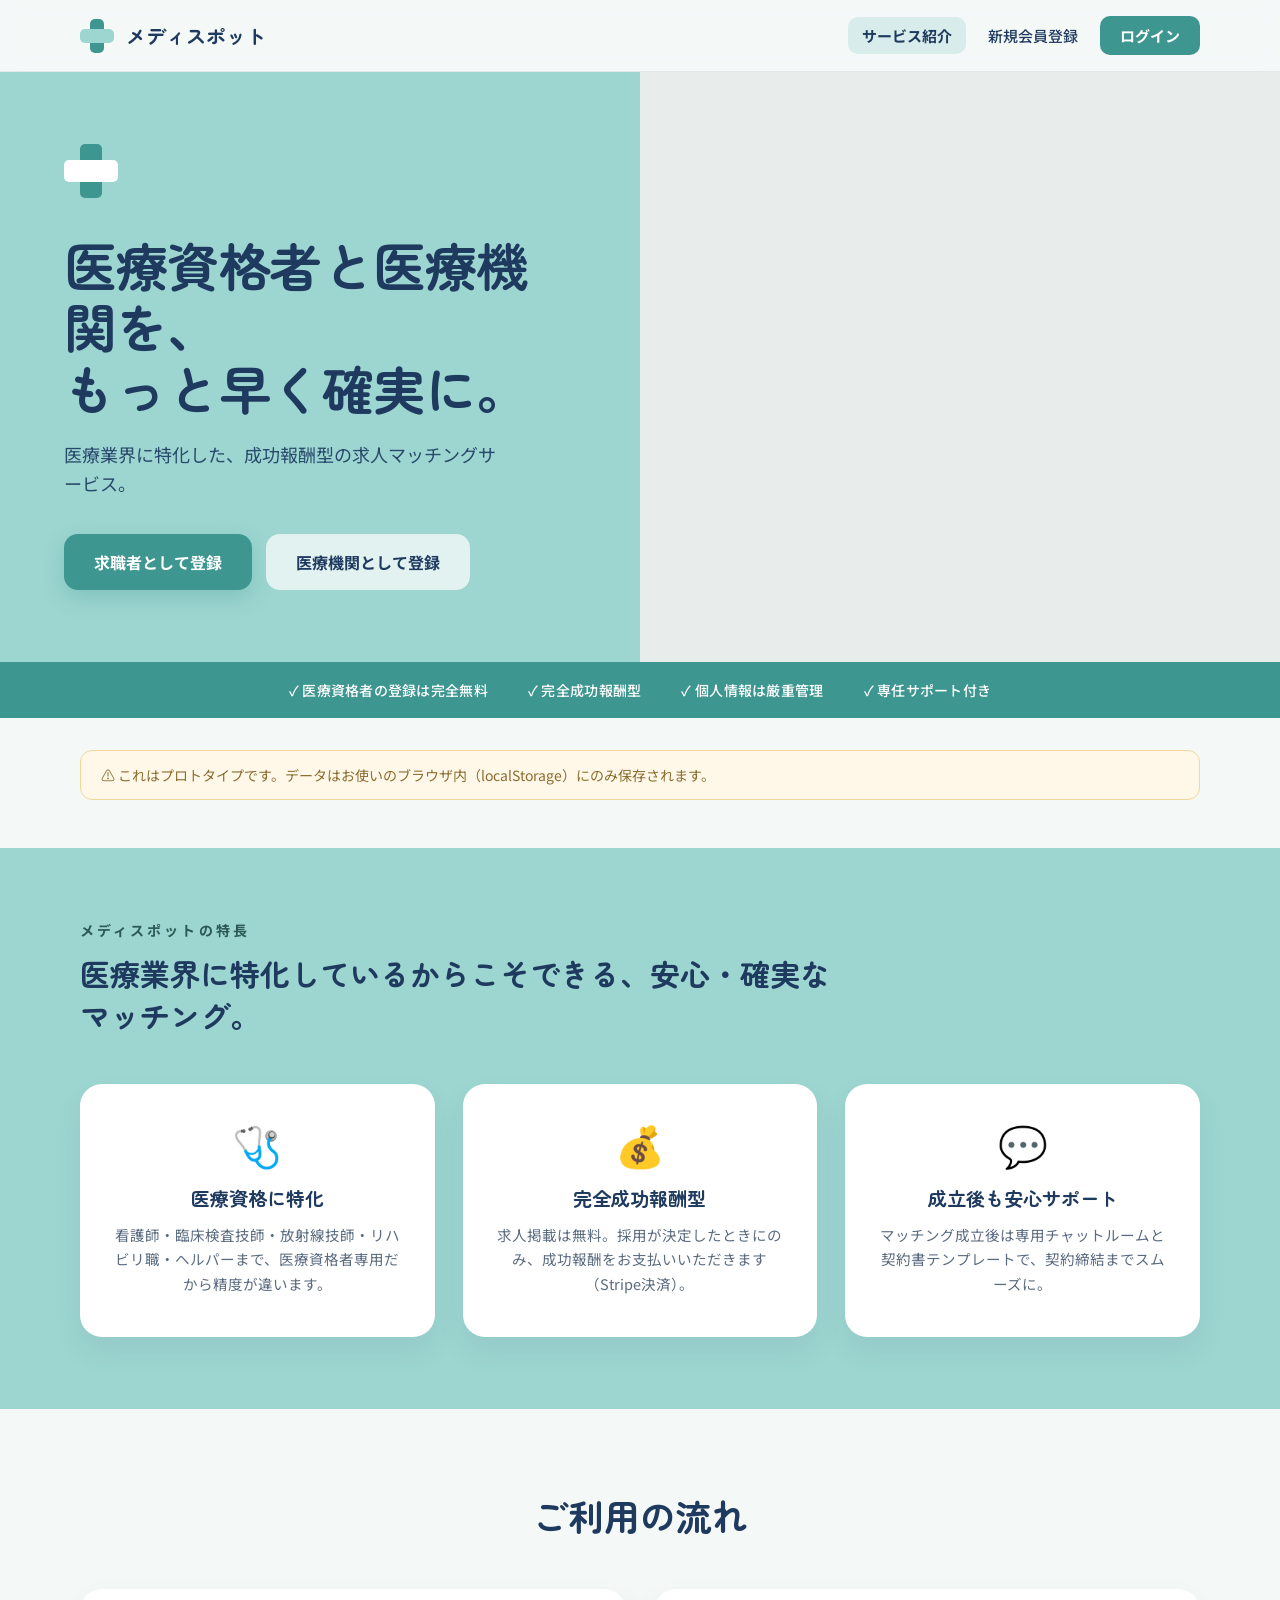
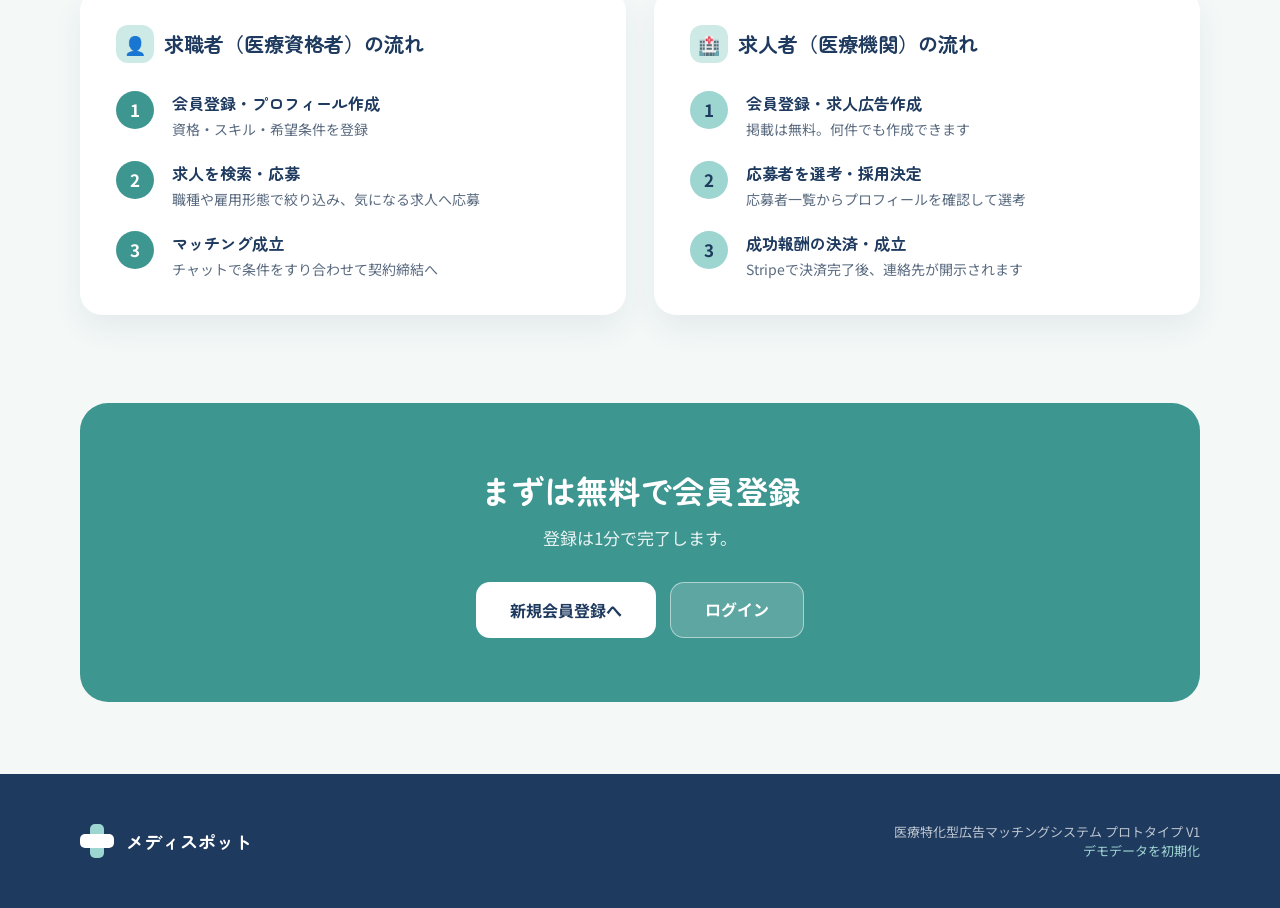
==== index.html @ cf107d7d "first commit" ====
<!DOCTYPE html>
<html lang="ja">
<head>
  <meta charset="UTF-8">
  <meta name="viewport" content="width=device-width, initial-scale=1">
  <title>メディスポット | 医療特化型広告マッチングシステム</title>

  <!-- Font (bo tròn kiểu y tế) -->
  <link rel="preconnect" href="https://fonts.googleapis.com">
  <link rel="preconnect" href="https://fonts.gstatic.com" crossorigin>
  <link href="https://fonts.googleapis.com/css2?family=Zen+Maru+Gothic:wght@400;500;700;900&family=Noto+Sans+JP:wght@400;500;700&display=swap" rel="stylesheet">

  <!-- File CSS riêng, bạn sửa màu/cỡ chữ trong đây -->
  <link href="medispot.css" rel="stylesheet">
</head>
<body>

  <!-- ===================== HEADER ===================== -->
  <header class="site-header">
    <div class="header-inner">
      <a class="brand" href="index.html">
        <!-- Logo dấu cộng. Nếu có ảnh logo riêng, thay bằng:
             <img src="images/logo.png" alt="ロゴ" style="height:34px"> -->
        <span class="logo-mark">
          <span class="logo-v"></span>
          <span class="logo-h"></span>
        </span>
        <span class="brand-name">メディスポット</span>
      </a>
      <nav class="main-nav">
        <a href="index.html" class="active">サービス紹介</a>
        <a href="register.html">新規会員登録</a>
        <a href="login.html" class="nav-btn">ログイン</a>
      </nav>
    </div>
  </header>

  <!-- ===================== HERO ===================== -->
  <section class="hero">
    <!-- Cột trái: chữ -->
    <div class="hero-copy">
      <span class="logo-mark big">
        <span class="logo-v"></span>
        <span class="logo-h"></span>
      </span>
      <h1>医療資格者と医療機関を、<br>もっと早く確実に。</h1>
      <p>医療業界に特化した、成功報酬型の求人マッチングサービス。</p>
      <div class="hero-actions">
        <a class="btn btn-primary" href="register.html?role=seeker">求職者として登録</a>
        <a class="btn btn-soft" href="register.html?role=employer">医療機関として登録</a>
      </div>
    </div>

    <!-- Cột phải: ẢNH HERO
         👉 ĐẶT ẢNH VÀO ĐÂY: đổi src thành ảnh của bạn (vd: images/hero.jpg) -->
    <div class="hero-photo">
      <img src="C:\Users\phamt\Downloads\medispot_design\medi.png" alt="医療スタッフ"
           onerror="this.style.display='none'">
    </div>
  </section>

  <!-- ===================== TRUST STRIP ===================== -->
  <div class="trust-strip">
    <span>✓ 医療資格者の登録は完全無料</span>
    <span>✓ 完全成功報酬型</span>
    <span>✓ 個人情報は厳重管理</span>
    <span>✓ 専任サポート付き</span>
  </div>

  <!-- ===================== PROTO NOTE ===================== -->
  <div class="wrap">
    <div class="proto-note">⚠️ これはプロトタイプです。データはお使いのブラウザ内（localStorage）にのみ保存されます。</div>
  </div>

  <!-- ===================== FEATURES ===================== -->
  <section class="features">
    <div class="wrap">
      <p class="eyebrow">メディスポットの特長</p>
      <h2 class="section-heading">医療業界に特化しているからこそできる、安心・確実なマッチング。</h2>

      <div class="feature-grid">
        <div class="card feature">
          <!-- Icon: có thể thay bằng <img src="images/icon1.png" class="feature-img"> -->
          <div class="feature-icon">🩺</div>
          <h3>医療資格に特化</h3>
          <p>看護師・臨床検査技師・放射線技師・リハビリ職・ヘルパーまで、医療資格者専用だから精度が違います。</p>
        </div>
        <div class="card feature">
          <div class="feature-icon">💰</div>
          <h3>完全成功報酬型</h3>
          <p>求人掲載は無料。採用が決定したときにのみ、成功報酬をお支払いいただきます（Stripe決済）。</p>
        </div>
        <div class="card feature">
          <div class="feature-icon">💬</div>
          <h3>成立後も安心サポート</h3>
          <p>マッチング成立後は専用チャットルームと契約書テンプレートで、契約締結までスムーズに。</p>
        </div>
      </div>
    </div>
  </section>

  <!-- ===================== FLOW ===================== -->
  <section class="wrap flow">
    <h2 class="section-title">ご利用の流れ</h2>
    <div class="flow-grid">

      <!-- Người tìm việc -->
      <div class="card">
        <h3 class="flow-head"><span class="flow-badge">👤</span>求職者（医療資格者）の流れ</h3>
        <div class="steps">
          <div class="step"><div class="num">1</div><div><h4>会員登録・プロフィール作成</h4><p>資格・スキル・希望条件を登録</p></div></div>
          <div class="step"><div class="num">2</div><div><h4>求人を検索・応募</h4><p>職種や雇用形態で絞り込み、気になる求人へ応募</p></div></div>
          <div class="step"><div class="num">3</div><div><h4>マッチング成立</h4><p>チャットで条件をすり合わせて契約締結へ</p></div></div>
        </div>
      </div>

      <!-- Cơ sở y tế -->
      <div class="card">
        <h3 class="flow-head"><span class="flow-badge">🏥</span>求人者（医療機関）の流れ</h3>
        <div class="steps">
          <div class="step"><div class="num num-alt">1</div><div><h4>会員登録・求人広告作成</h4><p>掲載は無料。何件でも作成できます</p></div></div>
          <div class="step"><div class="num num-alt">2</div><div><h4>応募者を選考・採用決定</h4><p>応募者一覧からプロフィールを確認して選考</p></div></div>
          <div class="step"><div class="num num-alt">3</div><div><h4>成功報酬の決済・成立</h4><p>Stripeで決済完了後、連絡先が開示されます</p></div></div>
        </div>
      </div>

    </div>
  </section>

  <!-- ===================== CTA ===================== -->
  <section class="wrap">
    <div class="cta-box">
      <h3>まずは無料で会員登録</h3>
      <p>登録は1分で完了します。</p>
      <div class="cta-actions">
        <a class="btn btn-white" href="register.html">新規会員登録へ</a>
        <a class="btn btn-outline" href="login.html">ログイン</a>
      </div>
    </div>
  </section>

  <!-- ===================== FOOTER ===================== -->
  <footer class="site-footer">
    <div class="footer-inner">
      <div class="brand">
        <span class="logo-mark footer-logo">
          <span class="logo-v"></span>
          <span class="logo-h"></span>
        </span>
        <span class="brand-name light">メディスポット</span>
      </div>
      <p class="footer-text">
        医療特化型広告マッチングシステム プロトタイプ V1<br>
        <a href="#">デモデータを初期化</a>
      </p>
    </div>
  </footer>

</body>
</html>
---- medispot.css ----
/* ============================================================
   メディスポット — Bảng màu (sửa màu ở đây)
   ============================================================ */
:root{
  --teal-light: #9DD5D0;   /* xanh ngọc nhạt (nền hero, nền features) */
  --teal:       #3E9690;   /* xanh ngọc đậm (nút, dải tin cậy, CTA) */
  --navy:       #1F3A5F;   /* xanh navy (chữ tiêu đề) */
  --paper:      #F4F8F7;   /* nền trang */
  --white:      #FFFFFF;
  --text-muted: #5a6b80;   /* chữ phụ */
}

*{ box-sizing:border-box; margin:0; padding:0; }
html{ scroll-behavior:smooth; }
body{
  background:var(--paper);
  font-family:'Noto Sans JP', sans-serif;
  color:var(--navy);
  -webkit-font-smoothing:antialiased;
}
img,svg{ max-width:100%; display:block; }
::selection{ background:var(--teal-light); color:var(--navy); }

/* Khung nội dung giữa trang */
.wrap{ max-width:1200px; margin:0 auto; padding:0 40px; }

/* Tiêu đề dùng font bo tròn */
h1,h2,h3,h4,.brand-name{ font-family:'Zen Maru Gothic', sans-serif; }

/* ============================================================
   LOGO (dấu cộng)
   ============================================================ */
.logo-mark{ position:relative; width:34px; height:34px; display:inline-block; flex:none; }
.logo-mark .logo-v{ position:absolute; left:10px; top:0;  width:14px; height:34px; background:var(--teal);       border-radius:5px; }
.logo-mark .logo-h{ position:absolute; left:0;  top:10px; width:34px; height:14px; background:var(--teal-light); border-radius:5px; }
.logo-mark.big{ width:54px; height:54px; margin-bottom:36px; }
.logo-mark.big .logo-v{ left:16px; width:22px; height:54px; }
.logo-mark.big .logo-h{ top:16px; width:54px; height:22px; background:#fff; }
.footer-logo .logo-v{ background:var(--teal-light); }
.footer-logo .logo-h{ background:#fff; }

/* ============================================================
   HEADER
   ============================================================ */
.site-header{
  position:sticky; top:0; z-index:50;
  background:rgba(244,248,247,0.88);
  backdrop-filter:blur(10px);
  border-bottom:1px solid rgba(31,58,95,0.08);
}
.header-inner{ max-width:1200px; margin:0 auto; padding:16px 40px; display:flex; align-items:center; justify-content:space-between; }
.brand{ display:flex; align-items:center; gap:12px; text-decoration:none; }
.brand-name{ font-weight:700; font-size:20px; color:var(--navy); }
.brand-name.light{ color:#fff; font-size:18px; }
.main-nav{ display:flex; align-items:center; gap:8px; }
.main-nav a{ font-size:15px; font-weight:500; text-decoration:none; color:var(--navy); padding:8px 14px; border-radius:10px; }
.main-nav a.active{ font-weight:700; background:rgba(157,213,208,0.35); }
.main-nav a.nav-btn{ font-weight:700; color:#fff; background:var(--teal); padding:9px 20px; }

/* ============================================================
   HERO
   ============================================================ */
.hero{ display:grid; grid-template-columns:1fr 1fr; min-height:560px; }
.hero-copy{ background:var(--teal-light); display:flex; flex-direction:column; justify-content:center; padding:72px 64px; }
.hero-copy h1{ font-weight:700; font-size:52px; line-height:1.18; color:var(--navy); letter-spacing:-0.5px; }
.hero-copy p{ font-size:18px; line-height:1.6; color:#27496b; margin-top:22px; max-width:440px; }
.hero-actions{ display:flex; flex-wrap:wrap; gap:14px; margin-top:36px; }
.hero-photo{ position:relative; background:#E8EDEC; }
.hero-photo img{ position:absolute; inset:0; width:100%; height:100%; object-fit:cover; }

/* Nút bấm */
.btn{ display:inline-block; font-weight:700; font-size:16px; text-decoration:none; padding:16px 30px; border-radius:14px; }
.btn-primary{ color:#fff; background:var(--teal); box-shadow:0 8px 20px rgba(62,150,144,0.28); }
.btn-soft{ color:var(--navy); background:rgba(255,255,255,0.7); }
.btn-white{ color:var(--navy); background:#fff; padding:16px 34px; }
.btn-outline{ color:#fff; background:rgba(255,255,255,0.16); border:1.5px solid rgba(255,255,255,0.5); padding:14.5px 34px; }

/* ============================================================
   TRUST STRIP
   ============================================================ */
.trust-strip{ background:var(--teal); color:#fff; display:flex; flex-wrap:wrap; justify-content:center; gap:14px 40px; padding:18px 40px; }
.trust-strip span{ font-size:14px; font-weight:500; letter-spacing:0.02em; }

/* Ghi chú prototype */
.proto-note{ background:#FFF7E8; border:1px solid #F2D89B; border-radius:12px; padding:14px 20px; font-size:14px; color:#8a6d2f; margin-top:32px; }

/* ============================================================
   FEATURES
   ============================================================ */
.features{ background:var(--teal-light); margin-top:48px; padding:72px 0; }
.eyebrow{ font-size:14px; font-weight:700; letter-spacing:0.22em; color:#2c5a55; margin-bottom:12px; }
.section-heading{ font-weight:700; font-size:30px; color:var(--navy); max-width:760px; line-height:1.4; }
.feature-grid{ display:grid; grid-template-columns:repeat(3,1fr); gap:28px; margin-top:48px; }
.card{ background:#fff; border-radius:22px; box-shadow:0 14px 30px rgba(31,58,95,0.07); }
.feature{ padding:40px 32px; text-align:center; }
.feature-icon{ font-size:40px; line-height:1; margin-bottom:20px; }
.feature-img{ width:64px; height:64px; margin:0 auto 20px; object-fit:contain; } /* dùng nếu thay icon bằng ảnh */
.feature h3{ font-weight:700; font-size:19px; color:var(--navy); margin-bottom:12px; }
.feature p{ font-size:14.5px; line-height:1.7; color:var(--text-muted); }

/* ============================================================
   FLOW
   ============================================================ */
.flow{ padding:80px 40px 24px; }
.section-title{ font-weight:700; font-size:36px; color:var(--navy); text-align:center; margin-bottom:48px; }
.flow-grid{ display:grid; grid-template-columns:1fr 1fr; gap:28px; }
.flow .card{ padding:36px; }
.flow-head{ font-weight:700; font-size:20px; color:var(--navy); margin-bottom:28px; display:flex; align-items:center; gap:10px; }
.flow-badge{ background:rgba(157,213,208,0.5); width:38px; height:38px; border-radius:12px; display:inline-flex; align-items:center; justify-content:center; font-size:18px; }
.steps{ display:flex; flex-direction:column; gap:22px; }
.step{ display:flex; gap:18px; }
.step .num{ flex:none; width:38px; height:38px; border-radius:50%; background:var(--teal); color:#fff; font-weight:700; display:flex; align-items:center; justify-content:center; font-size:17px; }
.step .num.num-alt{ background:var(--teal-light); color:var(--navy); }
.step h4{ font-size:16px; font-weight:700; color:var(--navy); margin-bottom:4px; }
.step p{ font-size:14px; color:var(--text-muted); }

/* ============================================================
   CTA
   ============================================================ */
.cta-box{ background:var(--teal); border-radius:28px; padding:64px 40px; text-align:center; color:#fff; margin-top:64px; }
.cta-box h3{ font-weight:700; font-size:32px; margin-bottom:12px; }
.cta-box p{ font-size:17px; color:rgba(255,255,255,0.88); margin-bottom:32px; }
.cta-actions{ display:flex; justify-content:center; gap:14px; flex-wrap:wrap; }

/* ============================================================
   FOOTER
   ============================================================ */
.site-footer{ margin-top:72px; background:var(--navy); color:#fff; }
.footer-inner{ max-width:1200px; margin:0 auto; padding:48px 40px; display:flex; flex-wrap:wrap; gap:24px; align-items:center; justify-content:space-between; }
.footer-text{ font-size:13px; color:rgba(255,255,255,0.7); text-align:right; }
.footer-text a{ color:var(--teal-light); text-decoration:none; }

/* ============================================================
   RESPONSIVE — điện thoại / máy tính bảng (màn hình ≤ 860px)
   ============================================================ */
@media (max-width:860px){
  .wrap, .flow{ padding-left:20px; padding-right:20px; }
  .header-inner{ padding:14px 20px; flex-wrap:wrap; gap:10px; }
  .main-nav{ gap:6px; }
  .main-nav a{ font-size:13px; padding:7px 11px; }

  .hero{ grid-template-columns:1fr; min-height:0; }
  .hero-copy{ padding:48px 26px; }
  .hero-copy h1{ font-size:34px; }
  .hero-copy p{ font-size:16px; }
  .hero-photo{ min-height:320px; }

  .trust-strip{ justify-content:flex-start; gap:10px 22px; }
  .feature-grid{ grid-template-columns:1fr; }
  .flow-grid{ grid-template-columns:1fr; }
  .section-title{ font-size:28px; }
  .cta-box{ padding:44px 24px; }
  .cta-box h3{ font-size:26px; }
  .footer-inner{ justify-content:center; text-align:center; }
  .footer-text{ text-align:center; }
}
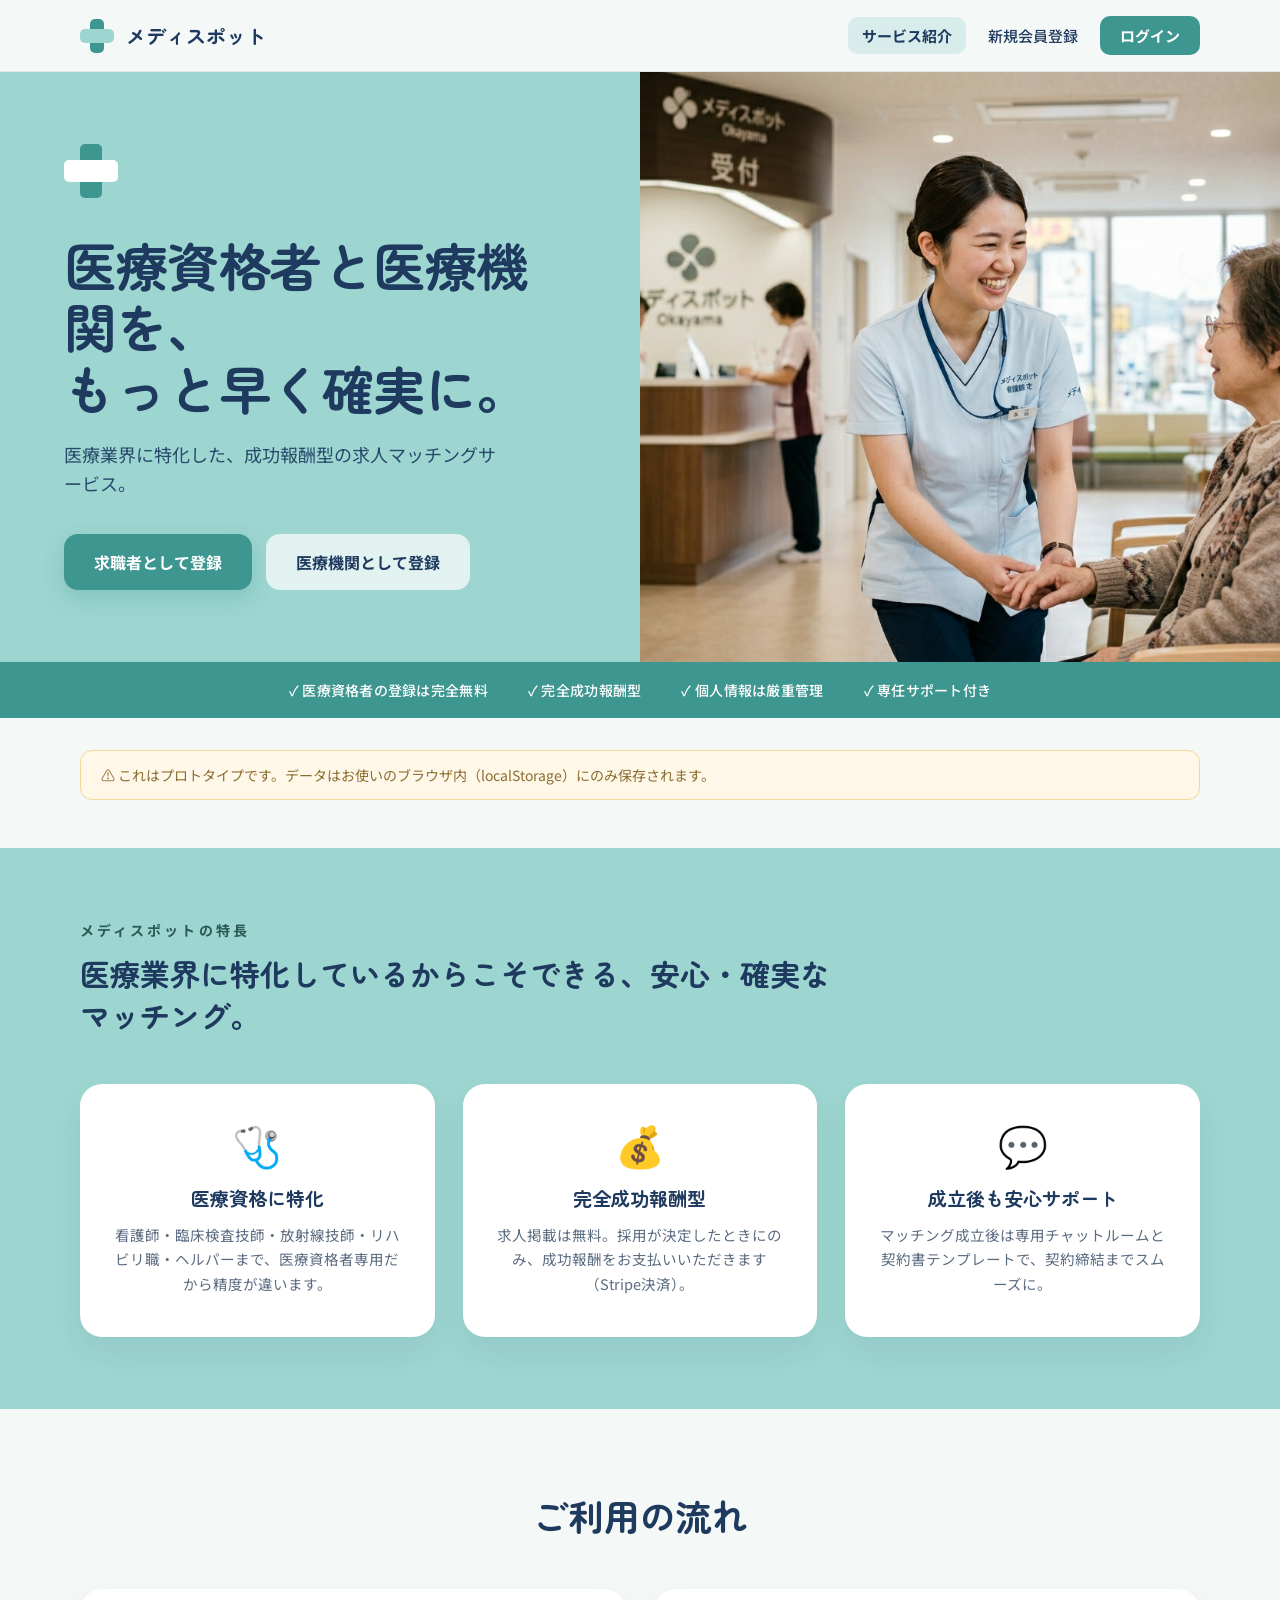
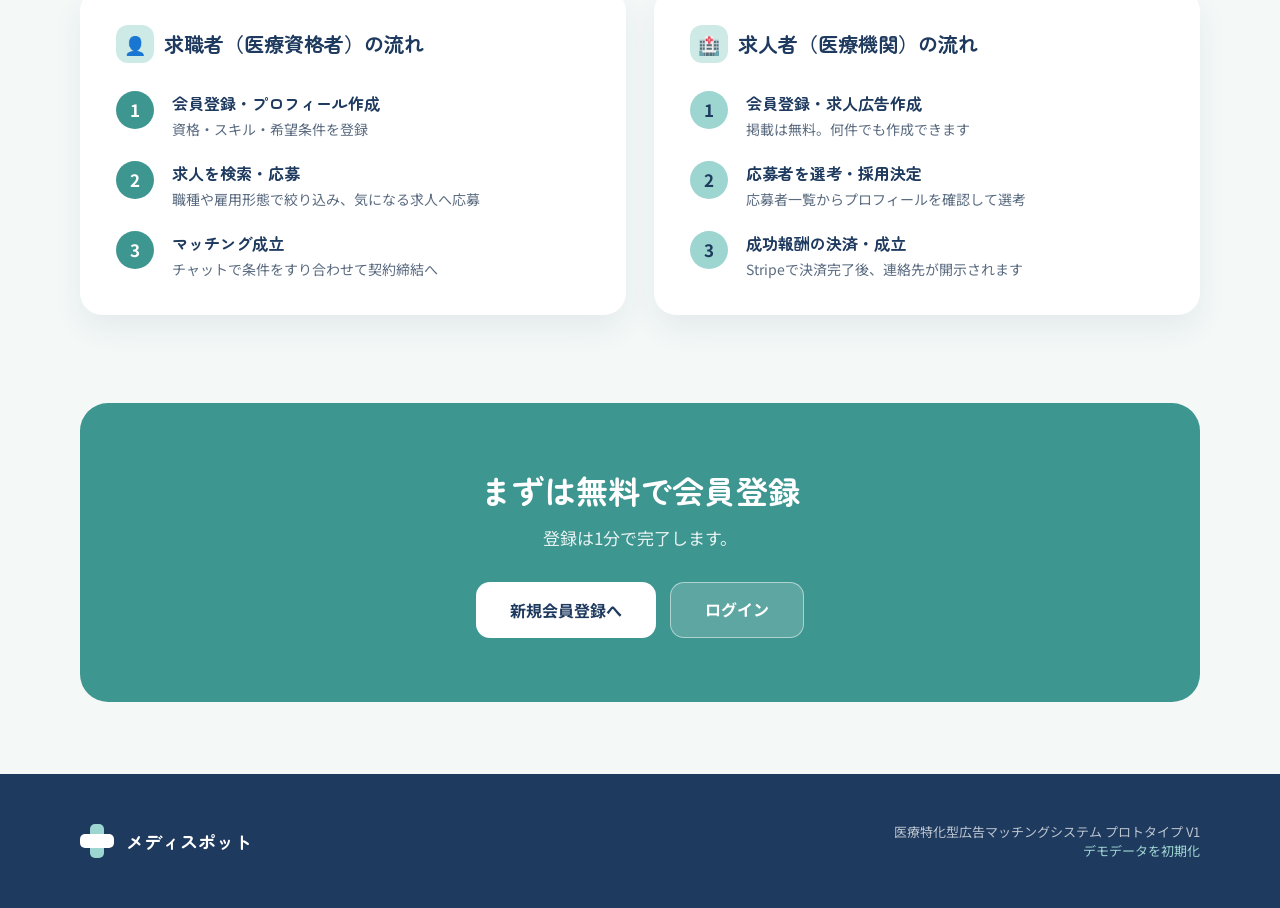
==== commit e8beca0c: "Update index.html" ====
--- a/index.html
+++ b/index.html
@@ -54,7 +54,7 @@
     <!-- Cột phải: ẢNH HERO
          👉 ĐẶT ẢNH VÀO ĐÂY: đổi src thành ảnh của bạn (vd: images/hero.jpg) -->
     <div class="hero-photo">
-      <img src="C:\Users\phamt\Downloads\medispot_design\medi.png" alt="医療スタッフ"
+      <img src="medi.png" alt="医療スタッフ"
            onerror="this.style.display='none'">
     </div>
   </section>
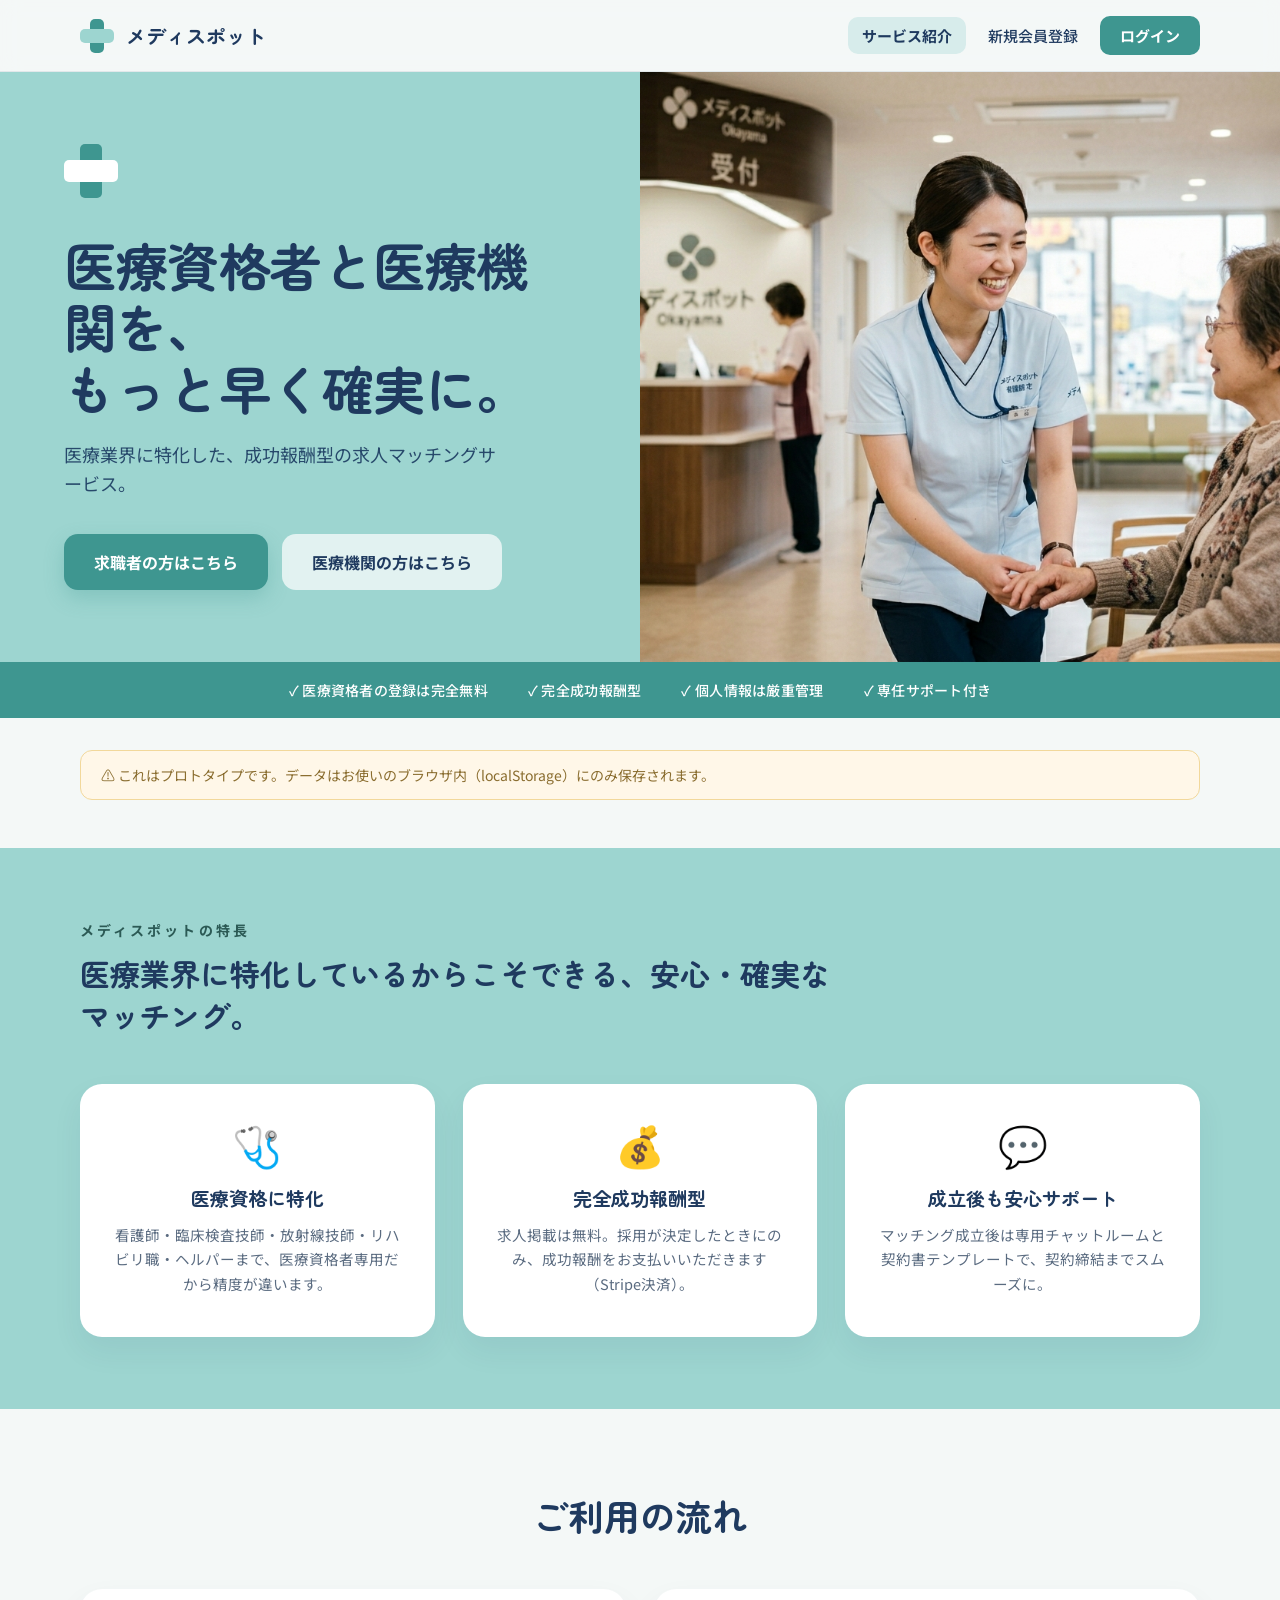
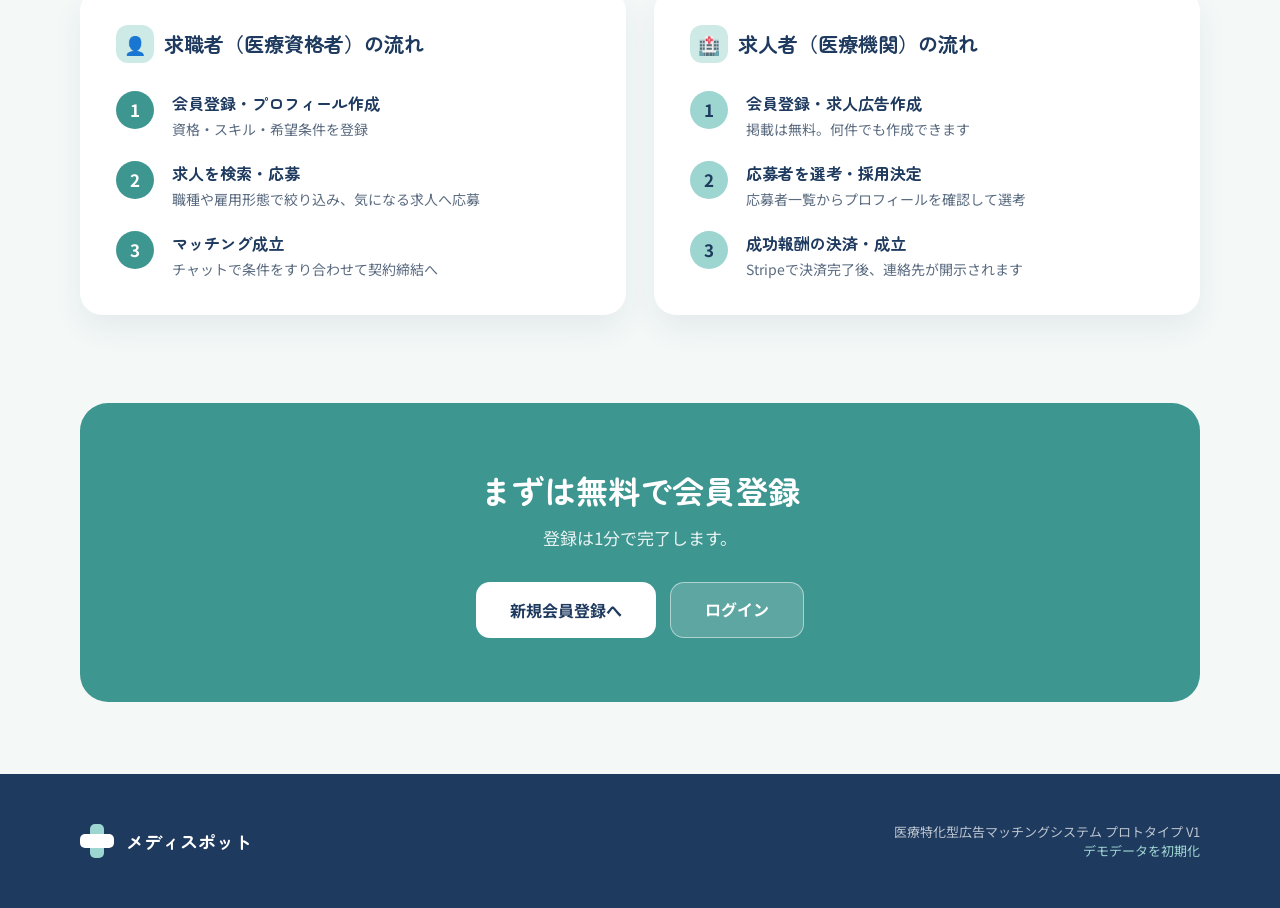
==== commit 75d2974b: "update landing page layout" ====
--- a/index.html
+++ b/index.html
@@ -46,8 +46,8 @@
       <h1>医療資格者と医療機関を、<br>もっと早く確実に。</h1>
       <p>医療業界に特化した、成功報酬型の求人マッチングサービス。</p>
       <div class="hero-actions">
-        <a class="btn btn-primary" href="register.html?role=seeker">求職者として登録</a>
-        <a class="btn btn-soft" href="register.html?role=employer">医療機関として登録</a>
+        <a class="btn btn-primary" href="seeker.html">求職者の方はこちら</a>
+        <a class="btn btn-soft" href="employer.html">医療機関の方はこちら</a>
       </div>
     </div>
 
